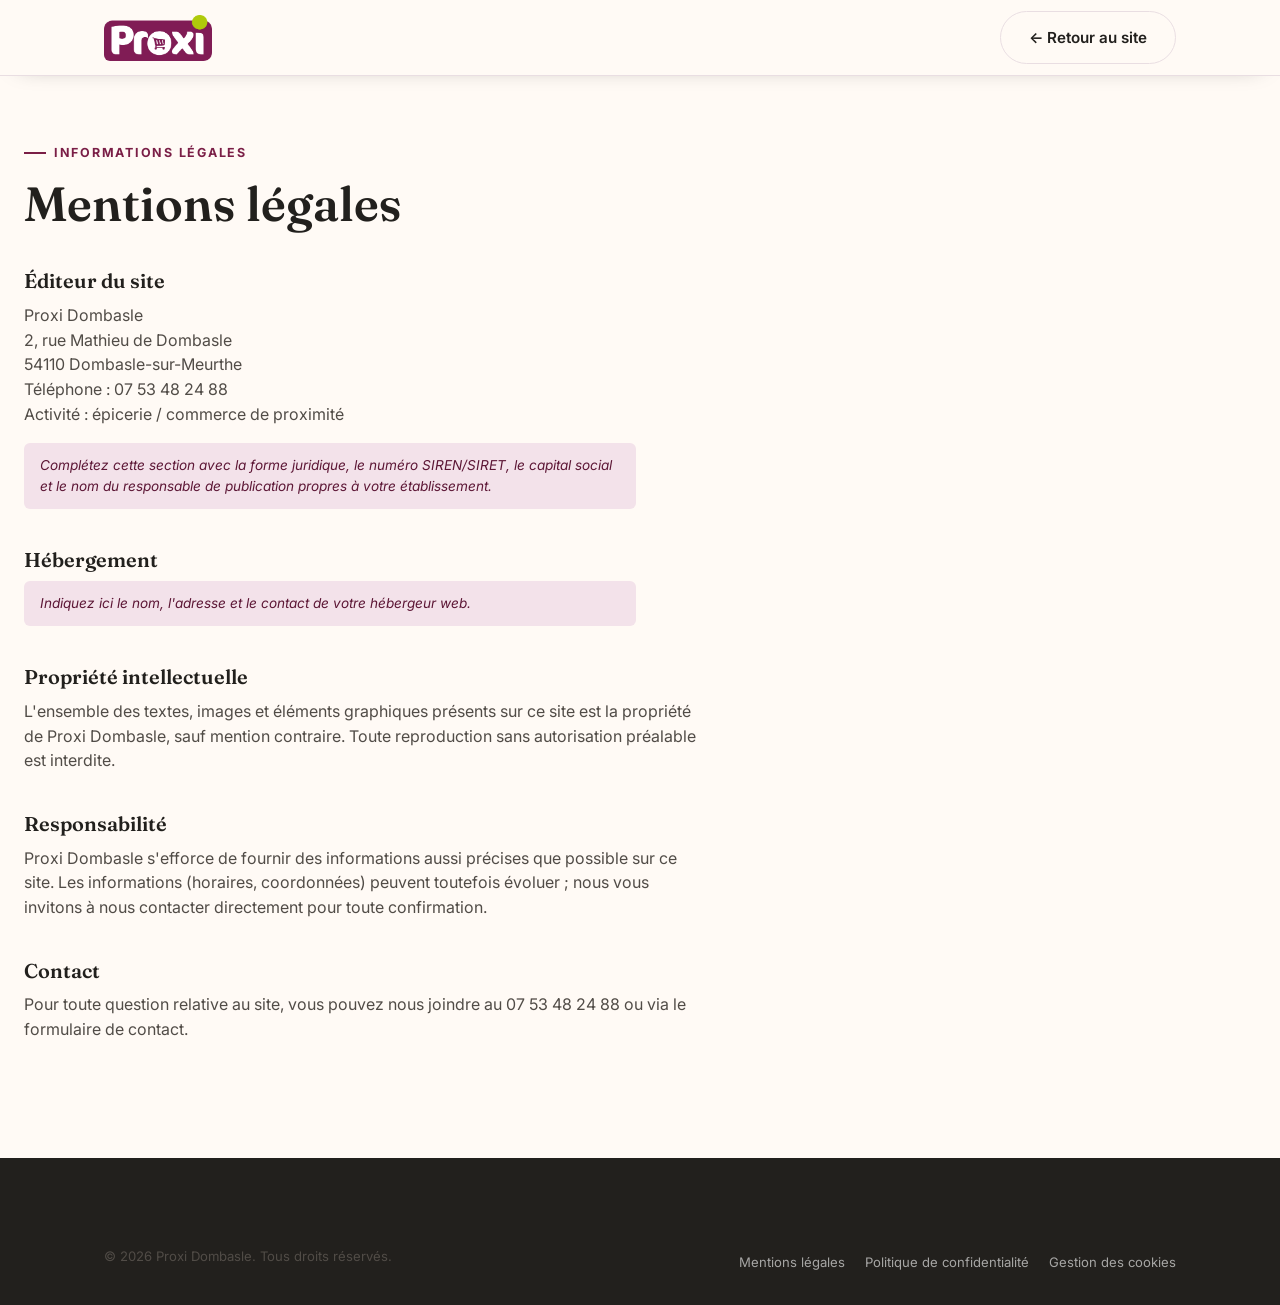
==== proxi-dombasle/legal/mentions-legales.html @ c90c1db8 "Add files via upload" ====
<!DOCTYPE html>
<html lang="fr">
<head>
<meta charset="UTF-8">
<meta name="viewport" content="width=device-width, initial-scale=1.0">
<title>Mentions légales – Proxi Dombasle</title>
<meta name="description" content="Mentions légales du site Proxi Dombasle, épicerie à Dombasle-sur-Meurthe.">
<meta name="robots" content="noindex, follow">
<link rel="icon" href="../favicon.svg" type="image/svg+xml">
<link rel="preconnect" href="https://fonts.googleapis.com">
<link rel="preconnect" href="https://fonts.gstatic.com" crossorigin>
<link href="https://fonts.googleapis.com/css2?family=Fraunces:opsz,wght@9..144,500;9..144,600;9..144,700&family=Inter:wght@400;500;600;700&display=swap" rel="stylesheet">
<link rel="stylesheet" href="../css/style.css">
<link rel="stylesheet" href="legal.css">
</head>
<body>
<header class="site-header is-scrolled">
  <div class="container">
    <a href="../index.html" class="brand">
      <img src="../images/logo-proxi.png" alt="Proxi Dombasle" class="brand-logo">
    </a>
    <a href="../index.html" class="btn btn-ghost">← Retour au site</a>
  </div>
</header>

<main class="legal-page">
  <div class="container">
    <p class="eyebrow">Informations légales</p>
    <h1>Mentions légales</h1>

    <h2>Éditeur du site</h2>
    <p>
      Proxi Dombasle<br>
      2, rue Mathieu de Dombasle<br>
      54110 Dombasle-sur-Meurthe<br>
      Téléphone : <a href="tel:+33753482488">07 53 48 24 88</a><br>
      Activité : épicerie / commerce de proximité
    </p>
    <p class="legal-note">Complétez cette section avec la forme juridique, le numéro SIREN/SIRET, le capital social et le nom du responsable de publication propres à votre établissement.</p>

    <h2>Hébergement</h2>
    <p class="legal-note">Indiquez ici le nom, l'adresse et le contact de votre hébergeur web.</p>

    <h2>Propriété intellectuelle</h2>
    <p>L'ensemble des textes, images et éléments graphiques présents sur ce site est la propriété de Proxi Dombasle, sauf mention contraire. Toute reproduction sans autorisation préalable est interdite.</p>

    <h2>Responsabilité</h2>
    <p>Proxi Dombasle s'efforce de fournir des informations aussi précises que possible sur ce site. Les informations (horaires, coordonnées) peuvent toutefois évoluer ; nous vous invitons à nous contacter directement pour toute confirmation.</p>

    <h2>Contact</h2>
    <p>Pour toute question relative au site, vous pouvez nous joindre au <a href="tel:+33753482488">07 53 48 24 88</a> ou via le <a href="../index.html#contact">formulaire de contact</a>.</p>
  </div>
</main>

<footer class="site-footer">
  <div class="container footer-bottom">
    <p>© <span id="year"></span> Proxi Dombasle. Tous droits réservés.</p>
    <ul class="footer-legal">
      <li><a href="mentions-legales.html">Mentions légales</a></li>
      <li><a href="politique-confidentialite.html">Politique de confidentialité</a></li>
      <li><a href="gestion-cookies.html">Gestion des cookies</a></li>
    </ul>
  </div>
</footer>
<script>document.getElementById("year").textContent = new Date().getFullYear();</script>
</body>
</html>
---- proxi-dombasle/css/style.css ----
/* ==========================================================================
   Proxi Dombasle — feuille de style
   ========================================================================== */

:root {
  --color-primary: #7a1e46;      /* prune / bordeaux — identité Proxi */
  --color-primary-dark: #5c1635;
  --color-primary-light: #f3e2ea;
  --color-ink: #22201d;
  --color-ink-soft: #514c47;
  --color-paper: #fffaf5;
  --color-paper-alt: #f6eff1;
  --color-line: #e9dee2;
  --color-white: #ffffff;
  --color-star: #7a1e46;

  --font-display: "Fraunces", "Georgia", serif;
  --font-body: "Inter", -apple-system, BlinkMacSystemFont, "Segoe UI", sans-serif;

  --radius-s: 6px;
  --radius-m: 14px;
  --radius-l: 28px;

  --shadow-card: 0 12px 30px -14px rgba(34, 32, 29, 0.25);
  --shadow-soft: 0 6px 18px -10px rgba(34, 32, 29, 0.2);

  --nav-height: 76px;
}

* { box-sizing: border-box; }

html {
  scroll-behavior: smooth;
  scroll-padding-top: var(--nav-height);
}

@media (prefers-reduced-motion: reduce) {
  html { scroll-behavior: auto; }
  *, *::before, *::after {
    animation-duration: 0.01ms !important;
    animation-iteration-count: 1 !important;
    transition-duration: 0.01ms !important;
    scroll-behavior: auto !important;
  }
}

body {
  margin: 0;
  font-family: var(--font-body);
  color: var(--color-ink);
  background: var(--color-paper);
  line-height: 1.55;
  -webkit-font-smoothing: antialiased;
}

img { max-width: 100%; display: block; }

a { color: inherit; text-decoration: none; }

h1, h2, h3, h4 {
  font-family: var(--font-display);
  font-weight: 600;
  line-height: 1.12;
  margin: 0 0 0.5em;
  color: var(--color-ink);
}

p { margin: 0 0 1em; color: var(--color-ink-soft); }

.container {
  width: 100%;
  max-width: 1120px;
  margin: 0 auto;
  padding: 0 24px;
}

.eyebrow {
  display: inline-flex;
  align-items: center;
  gap: 8px;
  font-family: var(--font-body);
  font-size: 0.78rem;
  font-weight: 700;
  letter-spacing: 0.14em;
  text-transform: uppercase;
  color: var(--color-primary);
  margin-bottom: 14px;
}

.eyebrow::before {
  content: "";
  width: 22px;
  height: 2px;
  background: var(--color-primary);
  display: inline-block;
}

.btn {
  display: inline-flex;
  align-items: center;
  gap: 10px;
  padding: 14px 28px;
  border-radius: 999px;
  font-family: var(--font-body);
  font-weight: 600;
  font-size: 0.95rem;
  border: 1.5px solid transparent;
  cursor: pointer;
  transition: transform 0.18s ease, box-shadow 0.18s ease, background 0.18s ease, color 0.18s ease;
  white-space: nowrap;
}
.btn:focus-visible {
  outline: 3px solid var(--color-primary-dark);
  outline-offset: 3px;
}
.btn-primary {
  background: var(--color-primary);
  color: var(--color-white);
  box-shadow: var(--shadow-soft);
}
.btn-primary:hover { background: var(--color-primary-dark); transform: translateY(-1px); }

.btn-ghost {
  background: transparent;
  border-color: var(--color-line);
  color: var(--color-ink);
}
.btn-ghost:hover { border-color: var(--color-primary); color: var(--color-primary); }

.btn-light {
  background: var(--color-white);
  color: var(--color-primary-dark);
}
.btn-light:hover { transform: translateY(-1px); box-shadow: var(--shadow-card); }

/* ---------- Skip link ---------- */
.skip-link {
  position: absolute;
  left: -999px;
  top: 0;
  background: var(--color-primary);
  color: #fff;
  padding: 12px 20px;
  z-index: 999;
  border-radius: 0 0 8px 0;
}
.skip-link:focus { left: 0; }

/* ---------- Header / Nav ---------- */
.site-header {
  position: fixed;
  top: 0; left: 0; right: 0;
  z-index: 100;
  height: var(--nav-height);
  display: flex;
  align-items: center;
  background: rgba(255, 250, 245, 0.88);
  backdrop-filter: saturate(160%) blur(10px);
  border-bottom: 1px solid transparent;
  transition: border-color 0.25s ease, box-shadow 0.25s ease;
}
.site-header.is-scrolled {
  border-bottom-color: var(--color-line);
  box-shadow: 0 8px 24px -20px rgba(0,0,0,0.4);
}
.site-header .container {
  display: flex;
  align-items: center;
  justify-content: space-between;
  gap: 24px;
}
.brand {
  display: flex;
  align-items: center;
  gap: 10px;
}
.brand-logo {
  height: 46px;
  width: auto;
  border-radius: 6px;
  display: block;
}

.nav-links {
  display: flex;
  align-items: center;
  gap: 30px;
  list-style: none;
  margin: 0; padding: 0;
}
.nav-links a {
  font-size: 0.94rem;
  font-weight: 500;
  color: var(--color-ink-soft);
  position: relative;
  padding: 6px 2px;
}
.nav-links a:hover, .nav-links a:focus-visible { color: var(--color-primary); }
.nav-links a::after {
  content: "";
  position: absolute;
  left: 0; right: 100%;
  bottom: 0;
  height: 2px;
  background: var(--color-primary);
  transition: right 0.2s ease;
}
.nav-links a:hover::after { right: 0; }

.header-actions {
  display: flex;
  align-items: center;
  gap: 12px;
}
.call-chip {
  display: inline-flex;
  align-items: center;
  gap: 8px;
  font-weight: 700;
  font-size: 0.92rem;
  color: var(--color-primary-dark);
}
.call-chip svg { flex: none; }

.nav-toggle {
  display: none;
  width: 44px; height: 44px;
  align-items: center;
  justify-content: center;
  background: transparent;
  border: 1.5px solid var(--color-line);
  border-radius: 10px;
  cursor: pointer;
}
.nav-toggle span, .nav-toggle span::before, .nav-toggle span::after {
  content: "";
  display: block;
  width: 20px;
  height: 2px;
  background: var(--color-ink);
  position: relative;
  transition: transform 0.2s ease, opacity 0.2s ease;
}
.nav-toggle span::before { position: absolute; top: -6px; }
.nav-toggle span::after { position: absolute; top: 6px; }
.nav-toggle[aria-expanded="true"] span { background: transparent; }
.nav-toggle[aria-expanded="true"] span::before { transform: rotate(45deg); top: 0; }
.nav-toggle[aria-expanded="true"] span::after { transform: rotate(-45deg); top: 0; }

/* ---------- Hero ---------- */
.hero {
  position: relative;
  min-height: 640px;
  display: flex;
  align-items: center;
  justify-content: center;
  padding: calc(var(--nav-height) + 60px) 0 70px;
  overflow: hidden;
  background-color: #16120f;
  background-image:
    linear-gradient(180deg, rgba(16,12,10,0.72) 0%, rgba(16,12,10,0.6) 45%, rgba(16,12,10,0.82) 100%),
    url("../images/hero-bottles.jpg");
  background-size: cover;
  background-position: center 30%;
}
.hero-inner {
  position: relative;
  z-index: 1;
  max-width: 720px;
  width: 100%;
  margin: 0 auto;
  color: #fff;
  text-align: center;
  display: flex;
  flex-direction: column;
  align-items: center;
}
.hero .hero-kicker {
  font-size: 0.85rem;
  font-weight: 700;
  letter-spacing: 0.16em;
  text-transform: uppercase;
  color: rgba(255,255,255,0.85);
  font-family: var(--font-body);
  margin-bottom: 16px;
}
.hero h1 {
  font-size: clamp(2.8rem, 6vw, 4.4rem);
  color: #fff;
  margin-bottom: 0.05em;
}
.hero-lede {
  font-size: clamp(1.3rem, 2.6vw, 1.9rem);
  font-family: var(--font-display);
  font-weight: 500;
  color: #fff;
  max-width: 26ch;
  margin-bottom: 26px;
}
.hero-hours {
  font-size: 1.02rem;
  color: rgba(255,255,255,0.88);
  margin-bottom: 34px;
}
.hero-hours span { display: block; padding: 2px 0; }
.hero-actions {
  display: flex;
  flex-wrap: wrap;
  justify-content: center;
  gap: 14px;
}
.hero .btn-ghost {
  border-color: rgba(255,255,255,0.55);
  color: #fff;
}
.hero .btn-ghost:hover { border-color: #fff; color: #fff; background: rgba(255,255,255,0.1); }

/* ---------- Sections ---------- */
section { padding: 96px 0; }
.section-alt { background: var(--color-paper-alt); }

.section-head {
  max-width: 640px;
  margin: 0 0 48px;
}
.section-head.center { margin-left: auto; margin-right: auto; text-align: center; }
.section-head h2 { font-size: clamp(1.9rem, 3.4vw, 2.6rem); }

/* Presentation */
.presentation-grid {
  display: grid;
  grid-template-columns: 1fr 1fr;
  gap: 64px;
  align-items: center;
}
.presentation-media {
  position: relative;
  border-radius: var(--radius-l);
  overflow: hidden;
  aspect-ratio: 4/5;
  box-shadow: var(--shadow-card);
}
.presentation-media img { width: 100%; height: 100%; object-fit: cover; }
.presentation-text p { font-size: 1.05rem; }
.presentation-tags {
  display: flex;
  flex-wrap: wrap;
  gap: 10px;
  margin: 22px 0 28px;
}
.tag {
  font-size: 0.82rem;
  font-weight: 600;
  padding: 7px 14px;
  border-radius: 999px;
  background: var(--color-primary-light);
  color: var(--color-primary-dark);
}

/* Services */
.services-intro {
  max-width: 700px;
  margin-bottom: 48px;
}
.services-grid {
  display: grid;
  grid-template-columns: repeat(4, 1fr);
  gap: 22px;
}
.service-card {
  background: var(--color-white);
  border: 1px solid var(--color-line);
  border-radius: var(--radius-m);
  padding: 28px 24px;
  transition: transform 0.2s ease, box-shadow 0.2s ease, border-color 0.2s ease;
}
.service-card:hover {
  transform: translateY(-5px);
  box-shadow: var(--shadow-card);
  border-color: transparent;
}
.service-card.featured {
  background: var(--color-primary);
  color: #fff;
  border-color: transparent;
}
.service-card.featured h3, .service-card.featured p { color: #fff; }
.service-card.featured .service-icon { background: rgba(255,255,255,0.18); color: #fff; }
.service-icon {
  width: 48px; height: 48px;
  border-radius: 12px;
  background: var(--color-primary-light);
  color: var(--color-primary-dark);
  display: flex; align-items: center; justify-content: center;
  margin-bottom: 18px;
}
.service-card h3 { font-size: 1.08rem; margin-bottom: 8px; }
.service-card p { font-size: 0.92rem; margin-bottom: 0; }

.local-seo-strip {
  margin-top: 56px;
  padding: 30px 34px;
  border-radius: var(--radius-l);
  background: linear-gradient(120deg, var(--color-ink) 0%, #3a332c 100%);
  color: #fff;
  display: flex;
  align-items: center;
  justify-content: space-between;
  gap: 24px;
  flex-wrap: wrap;
}
.local-seo-strip p { color: rgba(255,255,255,0.78); margin: 6px 0 0; max-width: 60ch; }
.local-seo-strip h3 { color: #fff; margin: 0; font-size: 1.3rem; }

/* Gallery */
.gallery-grid {
  display: grid;
  grid-template-columns: repeat(4, 1fr);
  grid-auto-rows: 220px;
  gap: 16px;
}
.gallery-grid a {
  position: relative;
  display: block;
  border-radius: var(--radius-m);
  overflow: hidden;
  cursor: zoom-in;
}
.gallery-grid a:nth-child(1) { grid-column: span 2; grid-row: span 2; }
.gallery-grid img {
  width: 100%; height: 100%; object-fit: cover;
  transition: transform 0.5s ease;
}
.gallery-grid a:hover img { transform: scale(1.06); }
.gallery-grid a::after {
  content: "";
  position: absolute; inset: 0;
  background: linear-gradient(180deg, transparent 55%, rgba(0,0,0,0.35));
  opacity: 0;
  transition: opacity 0.25s ease;
}
.gallery-grid a:hover::after { opacity: 1; }
.gallery-zoom-icon {
  position: absolute;
  right: 12px; bottom: 12px;
  width: 34px; height: 34px;
  border-radius: 50%;
  background: rgba(255,255,255,0.92);
  color: var(--color-ink);
  display: flex; align-items: center; justify-content: center;
  opacity: 0;
  transform: translateY(6px);
  transition: opacity 0.25s ease, transform 0.25s ease;
}
.gallery-grid a:hover .gallery-zoom-icon { opacity: 1; transform: translateY(0); }

/* Lightbox */
.lightbox {
  position: fixed; inset: 0;
  background: rgba(20, 17, 14, 0.94);
  display: none;
  align-items: center; justify-content: center;
  z-index: 200;
  padding: 40px;
}
.lightbox.is-open { display: flex; }
.lightbox img {
  max-width: min(90vw, 1000px);
  max-height: 82vh;
  border-radius: 10px;
  box-shadow: 0 30px 80px rgba(0,0,0,0.5);
}
.lightbox-close, .lightbox-prev, .lightbox-next {
  position: absolute;
  background: rgba(255,255,255,0.12);
  border: 1px solid rgba(255,255,255,0.25);
  color: #fff;
  width: 46px; height: 46px;
  border-radius: 50%;
  display: flex; align-items: center; justify-content: center;
  cursor: pointer;
}
.lightbox-close { top: 24px; right: 24px; }
.lightbox-prev { left: 24px; top: 50%; transform: translateY(-50%); }
.lightbox-next { right: 24px; top: 50%; transform: translateY(-50%); }
.lightbox-close:hover, .lightbox-prev:hover, .lightbox-next:hover { background: rgba(255,255,255,0.24); }
.lightbox-counter {
  position: absolute; bottom: 24px; left: 50%; transform: translateX(-50%);
  color: rgba(255,255,255,0.7); font-size: 0.85rem; letter-spacing: 0.05em;
}

/* Testimonials */
.testimonials-grid {
  display: grid;
  grid-template-columns: repeat(3, 1fr);
  gap: 24px;
}
.testimonial-card {
  background: var(--color-white);
  border: 1px solid var(--color-line);
  border-radius: var(--radius-m);
  padding: 30px 28px;
  display: flex;
  flex-direction: column;
  gap: 14px;
}
.stars { color: var(--color-star); letter-spacing: 2px; font-size: 1rem; }
.testimonial-card p { font-size: 0.98rem; color: var(--color-ink); flex-grow: 1; }
.testimonial-author {
  display: flex;
  align-items: center;
  gap: 12px;
  padding-top: 10px;
  border-top: 1px solid var(--color-line);
}
.avatar-initial {
  width: 40px; height: 40px;
  min-width: 40px;
  border-radius: 50%;
  background: var(--color-primary-light);
  color: var(--color-primary-dark);
  display: flex; align-items: center; justify-content: center;
  flex-shrink: 0;
  font-weight: 700;
  font-size: 0.95rem;
  line-height: 1;
  font-family: var(--font-display);
}
.testimonial-author strong { font-size: 0.92rem; }
.testimonial-author span:not(.avatar-initial) { display: block; font-size: 0.78rem; color: var(--color-ink-soft); }

/* Contact */
.contact-grid {
  display: grid;
  grid-template-columns: 1.05fr 0.95fr;
  gap: 32px;
  align-items: stretch;
}

.contact-phone-card {
  background: var(--color-ink);
  color: #fff;
  border-radius: var(--radius-l);
  padding: 44px 40px;
  display: flex;
  flex-direction: column;
  align-items: center;
  text-align: center;
}
.contact-phone-label {
  font-size: 0.8rem;
  font-weight: 700;
  letter-spacing: 0.14em;
  text-transform: uppercase;
  color: rgba(255,255,255,0.6);
  margin-bottom: 10px;
}
.contact-phone-number {
  font-family: var(--font-display);
  font-size: clamp(2.2rem, 4vw, 3rem);
  font-weight: 600;
  color: #fff;
  margin-bottom: 26px;
  letter-spacing: 0.01em;
}
.contact-phone-number:hover { color: var(--color-primary-light); }
.btn-large { padding: 17px 36px; font-size: 1.02rem; }

.contact-phone-card .contact-info-row {
  width: 100%;
  max-width: 340px;
  text-align: left;
  margin-top: 8px;
}

.contact-info-row {
  display: flex;
  gap: 14px;
  align-items: flex-start;
  padding: 14px 0;
  border-top: 1px solid rgba(255,255,255,0.12);
}
.contact-info-row svg { color: var(--color-primary); flex: none; margin-top: 3px; }
.contact-info-row strong { display: block; font-size: 0.95rem; }
.contact-info-row span, .contact-info-row a { font-size: 0.88rem; color: rgba(255,255,255,0.75); }
.contact-info-row a:hover { color: #fff; }

.map-frame {
  border-radius: var(--radius-l);
  overflow: hidden;
  border: 1px solid var(--color-line);
  box-shadow: var(--shadow-card);
}
.map-frame iframe { width: 100%; height: 100%; min-height: 320px; border: 0; display: block; }

/* ---------- CTA banner ---------- */
.cta-banner {
  background:
    radial-gradient(900px 380px at 15% 0%, rgba(255,255,255,0.12), transparent 60%),
    linear-gradient(120deg, var(--color-primary) 0%, var(--color-primary-dark) 100%);
  color: #fff;
  padding: 64px 0;
  text-align: center;
}
.cta-banner h2 { color: #fff; margin-bottom: 10px; }
.cta-banner p { color: rgba(255,255,255,0.85); margin-bottom: 28px; }
.cta-actions { display: flex; gap: 14px; justify-content: center; flex-wrap: wrap; }

/* ---------- Footer ---------- */
.site-footer {
  background: var(--color-ink);
  color: rgba(255,255,255,0.72);
  padding: 64px 0 26px;
}
.footer-grid {
  display: grid;
  grid-template-columns: 1.3fr 1fr 1fr;
  gap: 40px;
  padding-bottom: 40px;
  border-bottom: 1px solid rgba(255,255,255,0.12);
}
.footer-brand { display: flex; align-items: center; gap: 10px; margin-bottom: 14px; }
.footer-logo { height: 44px; border-radius: 6px; }
.site-footer h4 { color: #fff; font-size: 0.92rem; letter-spacing: 0.04em; text-transform: uppercase; margin-bottom: 16px; }
.footer-col p, .footer-col a { font-size: 0.9rem; color: rgba(255,255,255,0.7); }
.footer-col ul { list-style: none; margin: 0; padding: 0; }
.footer-col li { margin-bottom: 10px; }
.footer-col a:hover { color: #fff; }
.footer-hours li { display: flex; justify-content: space-between; gap: 10px; font-size: 0.88rem; margin-bottom: 8px; color: rgba(255,255,255,0.7); }
.footer-hours li span:first-child { color: rgba(255,255,255,0.92); }
.footer-bottom {
  display: flex;
  justify-content: space-between;
  align-items: center;
  flex-wrap: wrap;
  gap: 12px;
  padding-top: 24px;
  font-size: 0.82rem;
}
.footer-legal { display: flex; gap: 20px; flex-wrap: wrap; list-style: none; margin: 0; padding: 0; }
.footer-legal a { color: rgba(255,255,255,0.6); }
.footer-legal a:hover { color: #fff; }

/* ---------- Mobile call button ---------- */
.mobile-call-bar {
  position: fixed;
  bottom: 0; left: 0; right: 0;
  z-index: 90;
  display: none;
  background: var(--color-white);
  border-top: 1px solid var(--color-line);
  padding: 12px 16px calc(12px + env(safe-area-inset-bottom));
  box-shadow: 0 -8px 24px rgba(0,0,0,0.08);
}
.mobile-call-bar a {
  display: flex;
  align-items: center;
  justify-content: center;
  gap: 10px;
  background: var(--color-primary);
  color: #fff;
  padding: 14px;
  border-radius: 999px;
  font-weight: 700;
}

/* ---------- Cookie banner ---------- */
.cookie-banner {
  position: fixed;
  left: 20px; right: 20px; bottom: 20px;
  max-width: 560px;
  margin: 0 auto;
  background: var(--color-ink);
  color: rgba(255,255,255,0.85);
  border-radius: var(--radius-m);
  padding: 22px 24px;
  box-shadow: 0 20px 50px rgba(0,0,0,0.35);
  z-index: 300;
  display: none;
}
.cookie-banner.is-visible { display: block; }
.cookie-banner p { font-size: 0.85rem; color: rgba(255,255,255,0.75); margin-bottom: 16px; }
.cookie-actions { display: flex; gap: 10px; flex-wrap: wrap; }
.cookie-actions .btn { padding: 10px 18px; font-size: 0.85rem; }

/* ---------- Responsive ---------- */
@media (max-width: 980px) {
  .presentation-grid { grid-template-columns: 1fr; }
  .presentation-media { order: -1; aspect-ratio: 16/9; }
  .services-grid { grid-template-columns: repeat(2, 1fr); }
  .gallery-grid { grid-template-columns: repeat(3, 1fr); }
  .testimonials-grid { grid-template-columns: 1fr; }
  .contact-grid { grid-template-columns: 1fr; }
  .footer-grid { grid-template-columns: 1fr 1fr; }
}

@media (max-width: 720px) {
  section { padding: 68px 0; }
  .nav-links, .header-actions .call-chip { display: none; }
  .nav-toggle { display: flex; }
  .site-header.nav-open .nav-links {
    display: flex;
    position: absolute;
    top: var(--nav-height);
    left: 0; right: 0;
    background: var(--color-paper);
    flex-direction: column;
    align-items: flex-start;
    padding: 20px 24px 28px;
    border-bottom: 1px solid var(--color-line);
    gap: 6px;
    box-shadow: 0 20px 30px -20px rgba(0,0,0,0.3);
  }
  .site-header.nav-open .nav-links a { padding: 10px 0; width: 100%; }
  .hero { padding-top: calc(var(--nav-height) + 40px); min-height: 560px; }
  .hero-actions .btn { flex: 1 1 auto; justify-content: center; }
  .services-grid { grid-template-columns: 1fr; }
  .gallery-grid { grid-template-columns: repeat(2, 1fr); grid-auto-rows: 160px; }
  .gallery-grid a:nth-child(1) { grid-column: span 2; grid-row: span 1; aspect-ratio: 16/10; height: auto; }
  .form-row { grid-template-columns: 1fr; }
  .local-seo-strip { flex-direction: column; align-items: flex-start; }
  .mobile-call-bar { display: block; }
  body { padding-bottom: 78px; }
  .footer-grid { grid-template-columns: 1fr; gap: 30px; }
  .footer-bottom { flex-direction: column; align-items: flex-start; }
}

@media (max-width: 480px) {
  .btn { padding: 13px 20px; font-size: 0.9rem; }
}
---- proxi-dombasle/legal/legal.css ----
.legal-page {
  padding: calc(var(--nav-height) + 60px) 0 100px;
  max-width: 780px;
}
.legal-page h1 { font-size: clamp(2.2rem, 4vw, 3rem); margin-bottom: 30px; }
.legal-page h2 { font-size: 1.25rem; margin-top: 40px; }
.legal-page p { max-width: 68ch; }
.legal-note {
  font-size: 0.85rem;
  font-style: italic;
  color: var(--color-primary-dark);
  background: var(--color-primary-light);
  padding: 12px 16px;
  border-radius: var(--radius-s);
}
.site-header .btn { margin-left: auto; }
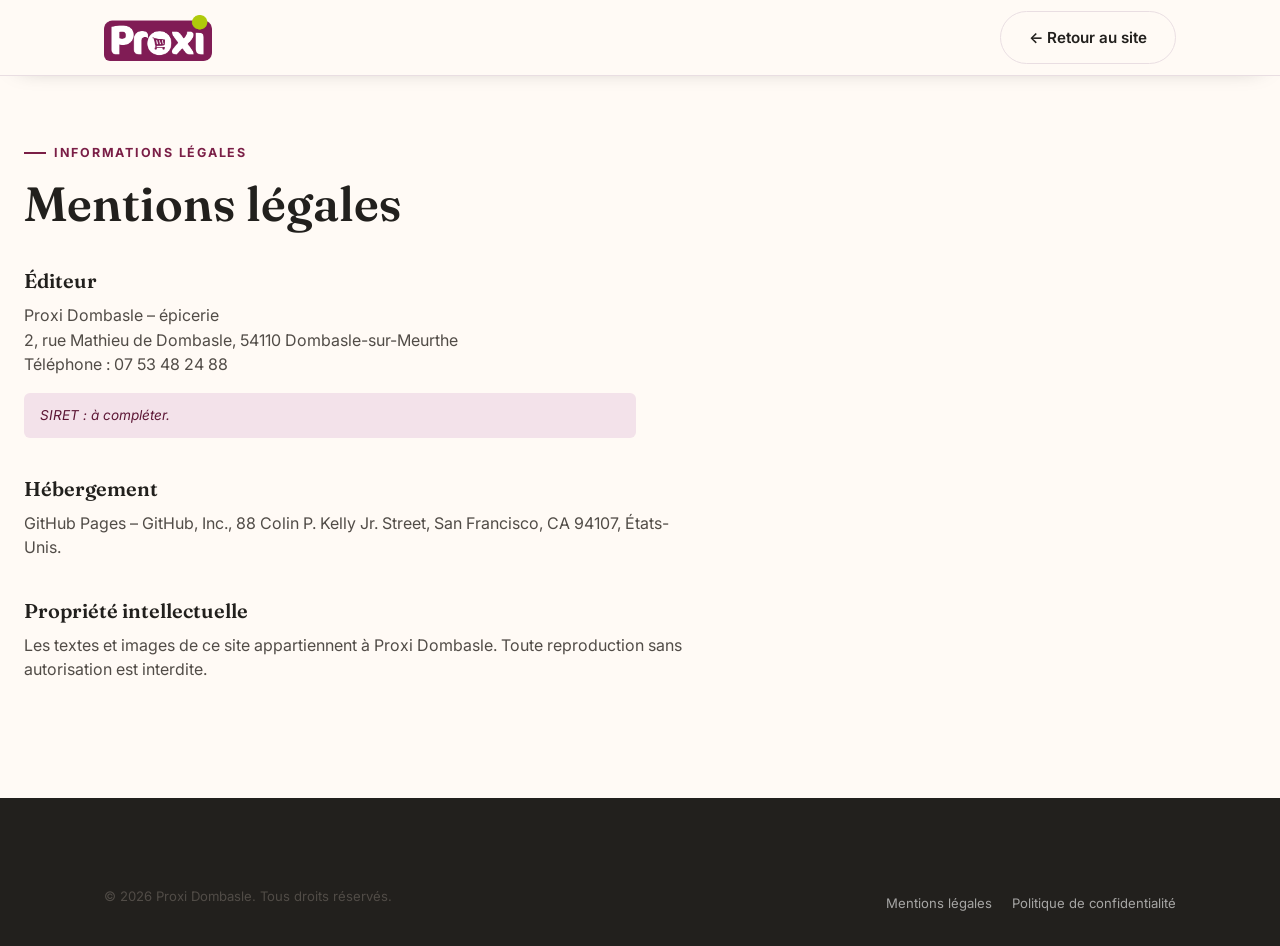
==== commit 84ae3537: "Supprime la gestion des cookies et simplifie les pages légales Co-Authored-By: Claude Opus 5.5 <nore" ====
--- a/proxi-dombasle/legal/mentions-legales.html
+++ b/proxi-dombasle/legal/mentions-legales.html
@@ -28,27 +28,19 @@
     <p class="eyebrow">Informations légales</p>
     <h1>Mentions légales</h1>
 
-    <h2>Éditeur du site</h2>
+    <h2>Éditeur</h2>
     <p>
-      Proxi Dombasle<br>
-      2, rue Mathieu de Dombasle<br>
-      54110 Dombasle-sur-Meurthe<br>
-      Téléphone : <a href="tel:+33753482488">07 53 48 24 88</a><br>
-      Activité : épicerie / commerce de proximité
+      Proxi Dombasle – épicerie<br>
+      2, rue Mathieu de Dombasle, 54110 Dombasle-sur-Meurthe<br>
+      Téléphone : <a href="tel:+33753482488">07 53 48 24 88</a>
     </p>
-    <p class="legal-note">Complétez cette section avec la forme juridique, le numéro SIREN/SIRET, le capital social et le nom du responsable de publication propres à votre établissement.</p>
+    <p class="legal-note">SIRET : à compléter.</p>
 
     <h2>Hébergement</h2>
-    <p class="legal-note">Indiquez ici le nom, l'adresse et le contact de votre hébergeur web.</p>
+    <p>GitHub Pages – GitHub, Inc., 88 Colin P. Kelly Jr. Street, San Francisco, CA 94107, États-Unis.</p>
 
     <h2>Propriété intellectuelle</h2>
-    <p>L'ensemble des textes, images et éléments graphiques présents sur ce site est la propriété de Proxi Dombasle, sauf mention contraire. Toute reproduction sans autorisation préalable est interdite.</p>
-
-    <h2>Responsabilité</h2>
-    <p>Proxi Dombasle s'efforce de fournir des informations aussi précises que possible sur ce site. Les informations (horaires, coordonnées) peuvent toutefois évoluer ; nous vous invitons à nous contacter directement pour toute confirmation.</p>
-
-    <h2>Contact</h2>
-    <p>Pour toute question relative au site, vous pouvez nous joindre au <a href="tel:+33753482488">07 53 48 24 88</a> ou via le <a href="../index.html#contact">formulaire de contact</a>.</p>
+    <p>Les textes et images de ce site appartiennent à Proxi Dombasle. Toute reproduction sans autorisation est interdite.</p>
   </div>
 </main>
 
@@ -58,7 +50,6 @@
     <ul class="footer-legal">
       <li><a href="mentions-legales.html">Mentions légales</a></li>
       <li><a href="politique-confidentialite.html">Politique de confidentialité</a></li>
-      <li><a href="gestion-cookies.html">Gestion des cookies</a></li>
     </ul>
   </div>
 </footer>
--- a/proxi-dombasle/css/style.css
+++ b/proxi-dombasle/css/style.css
@@ -663,25 +663,6 @@
   border-radius: 999px;
   font-weight: 700;
 }
-
-/* ---------- Cookie banner ---------- */
-.cookie-banner {
-  position: fixed;
-  left: 20px; right: 20px; bottom: 20px;
-  max-width: 560px;
-  margin: 0 auto;
-  background: var(--color-ink);
-  color: rgba(255,255,255,0.85);
-  border-radius: var(--radius-m);
-  padding: 22px 24px;
-  box-shadow: 0 20px 50px rgba(0,0,0,0.35);
-  z-index: 300;
-  display: none;
-}
-.cookie-banner.is-visible { display: block; }
-.cookie-banner p { font-size: 0.85rem; color: rgba(255,255,255,0.75); margin-bottom: 16px; }
-.cookie-actions { display: flex; gap: 10px; flex-wrap: wrap; }
-.cookie-actions .btn { padding: 10px 18px; font-size: 0.85rem; }
 
 /* ---------- Responsive ---------- */
 @media (max-width: 980px) {
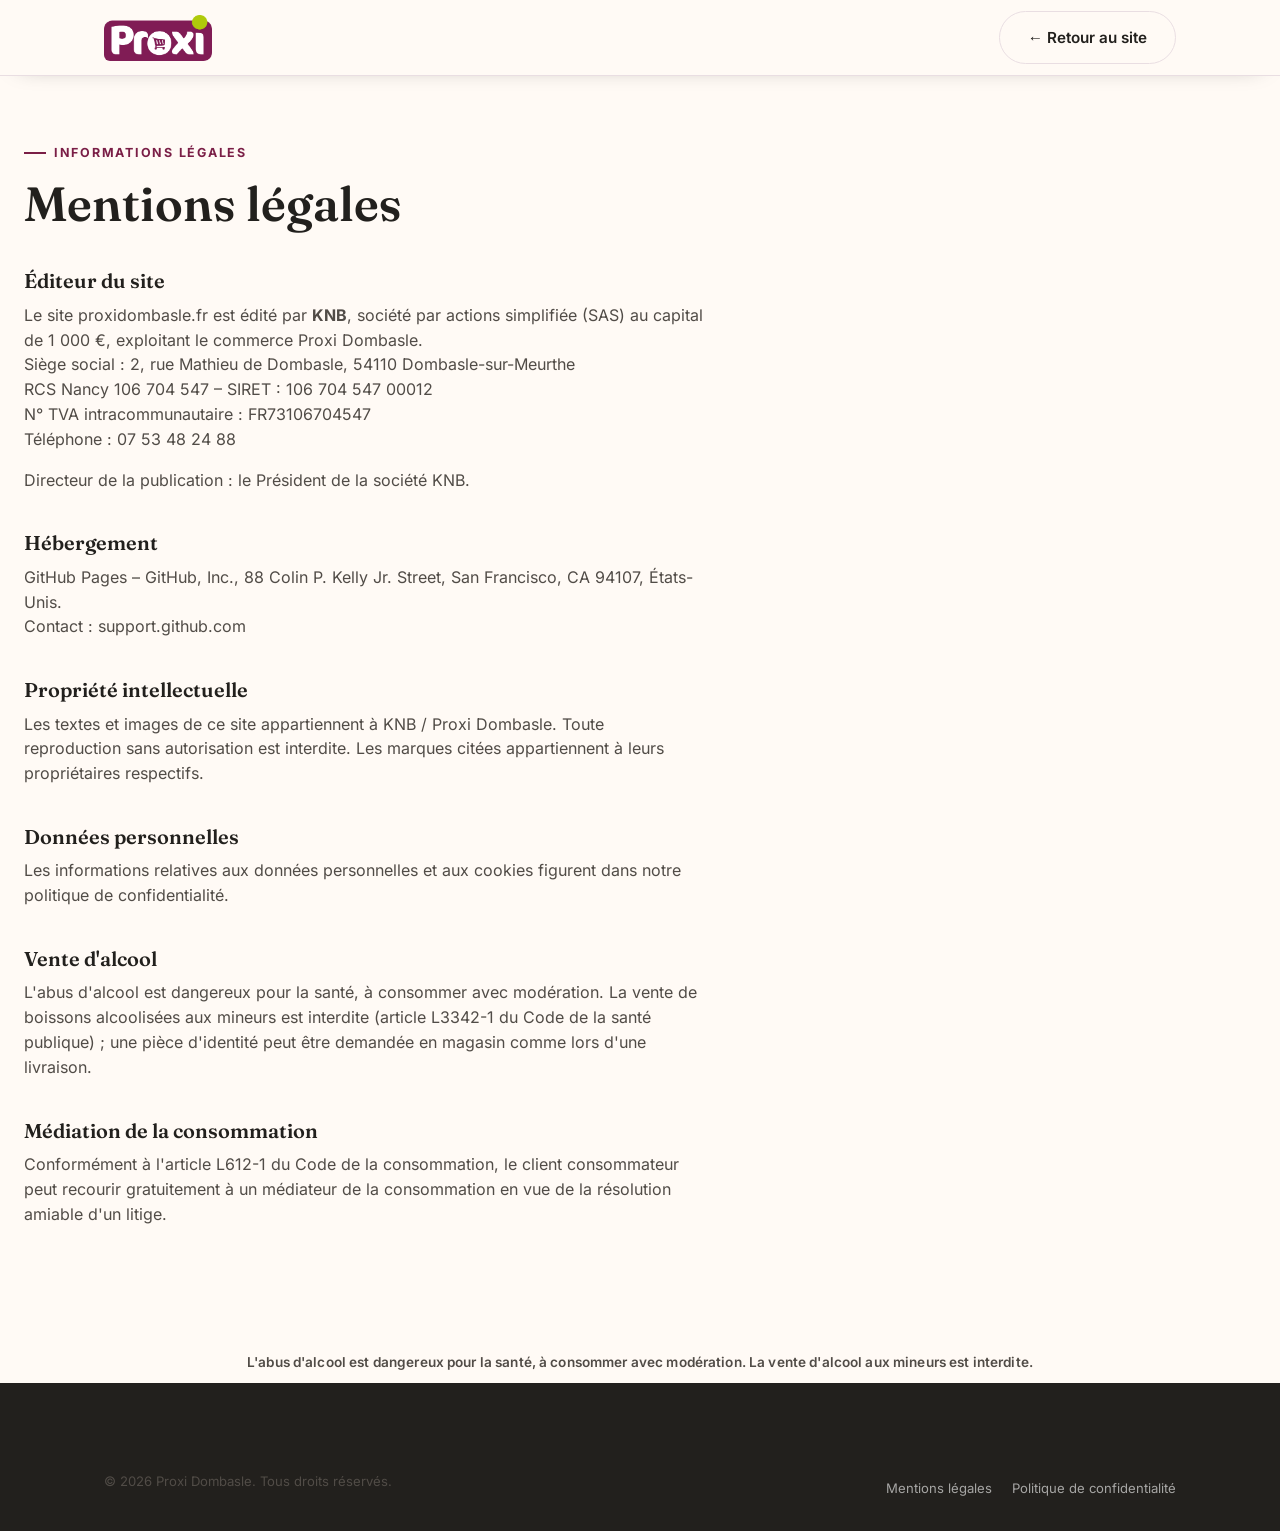
==== commit 0eda39e9: "Mise en conformité légale du site - Mentions légales complètes (KNB SAS, RCS, SIRET, TVA, hébergeur)" ====
--- a/proxi-dombasle/legal/mentions-legales.html
+++ b/proxi-dombasle/legal/mentions-legales.html
@@ -7,9 +7,6 @@
 <meta name="description" content="Mentions légales du site Proxi Dombasle, épicerie à Dombasle-sur-Meurthe.">
 <meta name="robots" content="noindex, follow">
 <link rel="icon" href="../favicon.svg" type="image/svg+xml">
-<link rel="preconnect" href="https://fonts.googleapis.com">
-<link rel="preconnect" href="https://fonts.gstatic.com" crossorigin>
-<link href="https://fonts.googleapis.com/css2?family=Fraunces:opsz,wght@9..144,500;9..144,600;9..144,700&family=Inter:wght@400;500;600;700&display=swap" rel="stylesheet">
 <link rel="stylesheet" href="../css/style.css">
 <link rel="stylesheet" href="legal.css">
 </head>
@@ -28,22 +25,37 @@
     <p class="eyebrow">Informations légales</p>
     <h1>Mentions légales</h1>
 
-    <h2>Éditeur</h2>
+    <h2>Éditeur du site</h2>
     <p>
-      Proxi Dombasle – épicerie<br>
-      2, rue Mathieu de Dombasle, 54110 Dombasle-sur-Meurthe<br>
+      Le site proxidombasle.fr est édité par <strong>KNB</strong>, société par actions simplifiée (SAS) au capital de 1 000 €, exploitant le commerce Proxi Dombasle.<br>
+      Siège social : 2, rue Mathieu de Dombasle, 54110 Dombasle-sur-Meurthe<br>
+      RCS Nancy 106 704 547 – SIRET : 106 704 547 00012<br>
+      N° TVA intracommunautaire : FR73106704547<br>
       Téléphone : <a href="tel:+33753482488">07 53 48 24 88</a>
     </p>
-    <p class="legal-note">SIRET : à compléter.</p>
+    <p>Directeur de la publication : le Président de la société KNB.</p>
 
     <h2>Hébergement</h2>
-    <p>GitHub Pages – GitHub, Inc., 88 Colin P. Kelly Jr. Street, San Francisco, CA 94107, États-Unis.</p>
+    <p>
+      GitHub Pages – GitHub, Inc., 88 Colin P. Kelly Jr. Street, San Francisco, CA 94107, États-Unis.<br>
+      Contact : <a href="https://support.github.com" target="_blank" rel="noopener">support.github.com</a>
+    </p>
 
     <h2>Propriété intellectuelle</h2>
-    <p>Les textes et images de ce site appartiennent à Proxi Dombasle. Toute reproduction sans autorisation est interdite.</p>
+    <p>Les textes et images de ce site appartiennent à KNB / Proxi Dombasle. Toute reproduction sans autorisation est interdite. Les marques citées appartiennent à leurs propriétaires respectifs.</p>
+
+    <h2>Données personnelles</h2>
+    <p>Les informations relatives aux données personnelles et aux cookies figurent dans notre <a href="politique-confidentialite.html">politique de confidentialité</a>.</p>
+
+    <h2>Vente d'alcool</h2>
+    <p>L'abus d'alcool est dangereux pour la santé, à consommer avec modération. La vente de boissons alcoolisées aux mineurs est interdite (article L3342-1 du Code de la santé publique) ; une pièce d'identité peut être demandée en magasin comme lors d'une livraison.</p>
+
+    <h2>Médiation de la consommation</h2>
+    <p>Conformément à l'article L612-1 du Code de la consommation, le client consommateur peut recourir gratuitement à un médiateur de la consommation en vue de la résolution amiable d'un litige.</p>
   </div>
 </main>
 
+<p class="health-notice">L'abus d'alcool est dangereux pour la santé, à consommer avec modération. La vente d'alcool aux mineurs est interdite.</p>
 <footer class="site-footer">
   <div class="container footer-bottom">
     <p>© <span id="year"></span> Proxi Dombasle. Tous droits réservés.</p>
--- a/proxi-dombasle/css/style.css
+++ b/proxi-dombasle/css/style.css
@@ -1,3 +1,19 @@
+/* ---------- Polices auto-hébergées (aucun appel à Google Fonts) ---------- */
+@font-face {
+  font-family: "Fraunces";
+  font-style: normal;
+  font-weight: 100 900;
+  font-display: swap;
+  src: url("../fonts/fraunces.woff2") format("woff2-variations"), url("../fonts/fraunces.woff2") format("woff2");
+}
+@font-face {
+  font-family: "Inter";
+  font-style: normal;
+  font-weight: 100 900;
+  font-display: swap;
+  src: url("../fonts/inter.woff2") format("woff2-variations"), url("../fonts/inter.woff2") format("woff2");
+}
+
 /* ==========================================================================
    Proxi Dombasle — feuille de style
    ========================================================================== */
@@ -592,6 +608,20 @@
   box-shadow: var(--shadow-card);
 }
 .map-frame iframe { width: 100%; height: 100%; min-height: 320px; border: 0; display: block; }
+.map-consent {
+  min-height: 320px; height: 100%;
+  display: flex; flex-direction: column; align-items: center; justify-content: center;
+  gap: 14px; padding: 28px; text-align: center;
+  background: var(--color-paper-alt);
+}
+.map-consent p { margin: 0; max-width: 34ch; font-size: 0.92rem; }
+.map-consent .map-link { font-size: 0.9rem; text-decoration: underline; }
+
+/* ---------- Message sanitaire (loi Évin) ---------- */
+.health-notice {
+  margin: 0; padding: 10px 16px; text-align: center;
+  font-size: 0.85rem; font-weight: 600; letter-spacing: 0.01em;
+}
 
 /* ---------- CTA banner ---------- */
 .cta-banner {
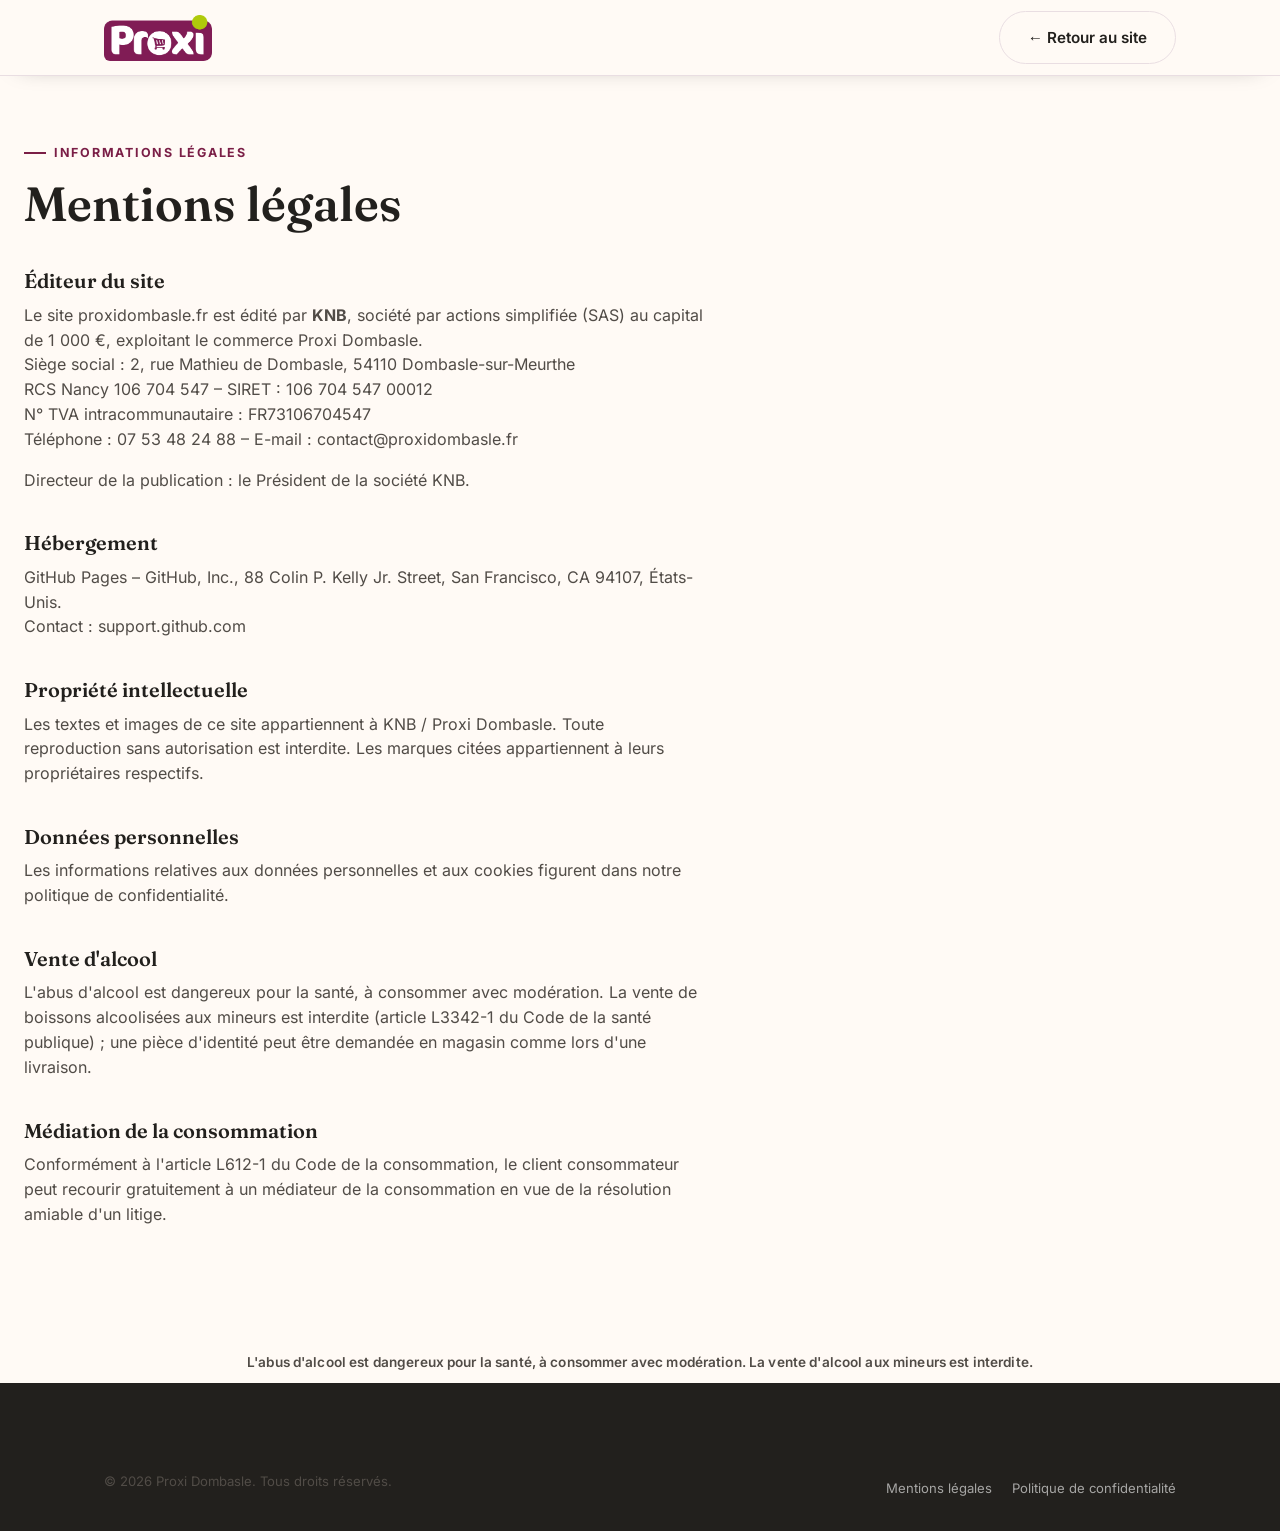
==== commit 1c905ea8: "Ajout de l'adresse e-mail de contact dans les pages légales Co-Authored-By: Claude Opus 5.5 <noreply" ====
--- a/proxi-dombasle/legal/mentions-legales.html
+++ b/proxi-dombasle/legal/mentions-legales.html
@@ -31,7 +31,7 @@
       Siège social : 2, rue Mathieu de Dombasle, 54110 Dombasle-sur-Meurthe<br>
       RCS Nancy 106 704 547 – SIRET : 106 704 547 00012<br>
       N° TVA intracommunautaire : FR73106704547<br>
-      Téléphone : <a href="tel:+33753482488">07 53 48 24 88</a>
+      Téléphone : <a href="tel:+33753482488">07 53 48 24 88</a> – E-mail : <a href="mailto:contact@proxidombasle.fr">contact@proxidombasle.fr</a>
     </p>
     <p>Directeur de la publication : le Président de la société KNB.</p>
 
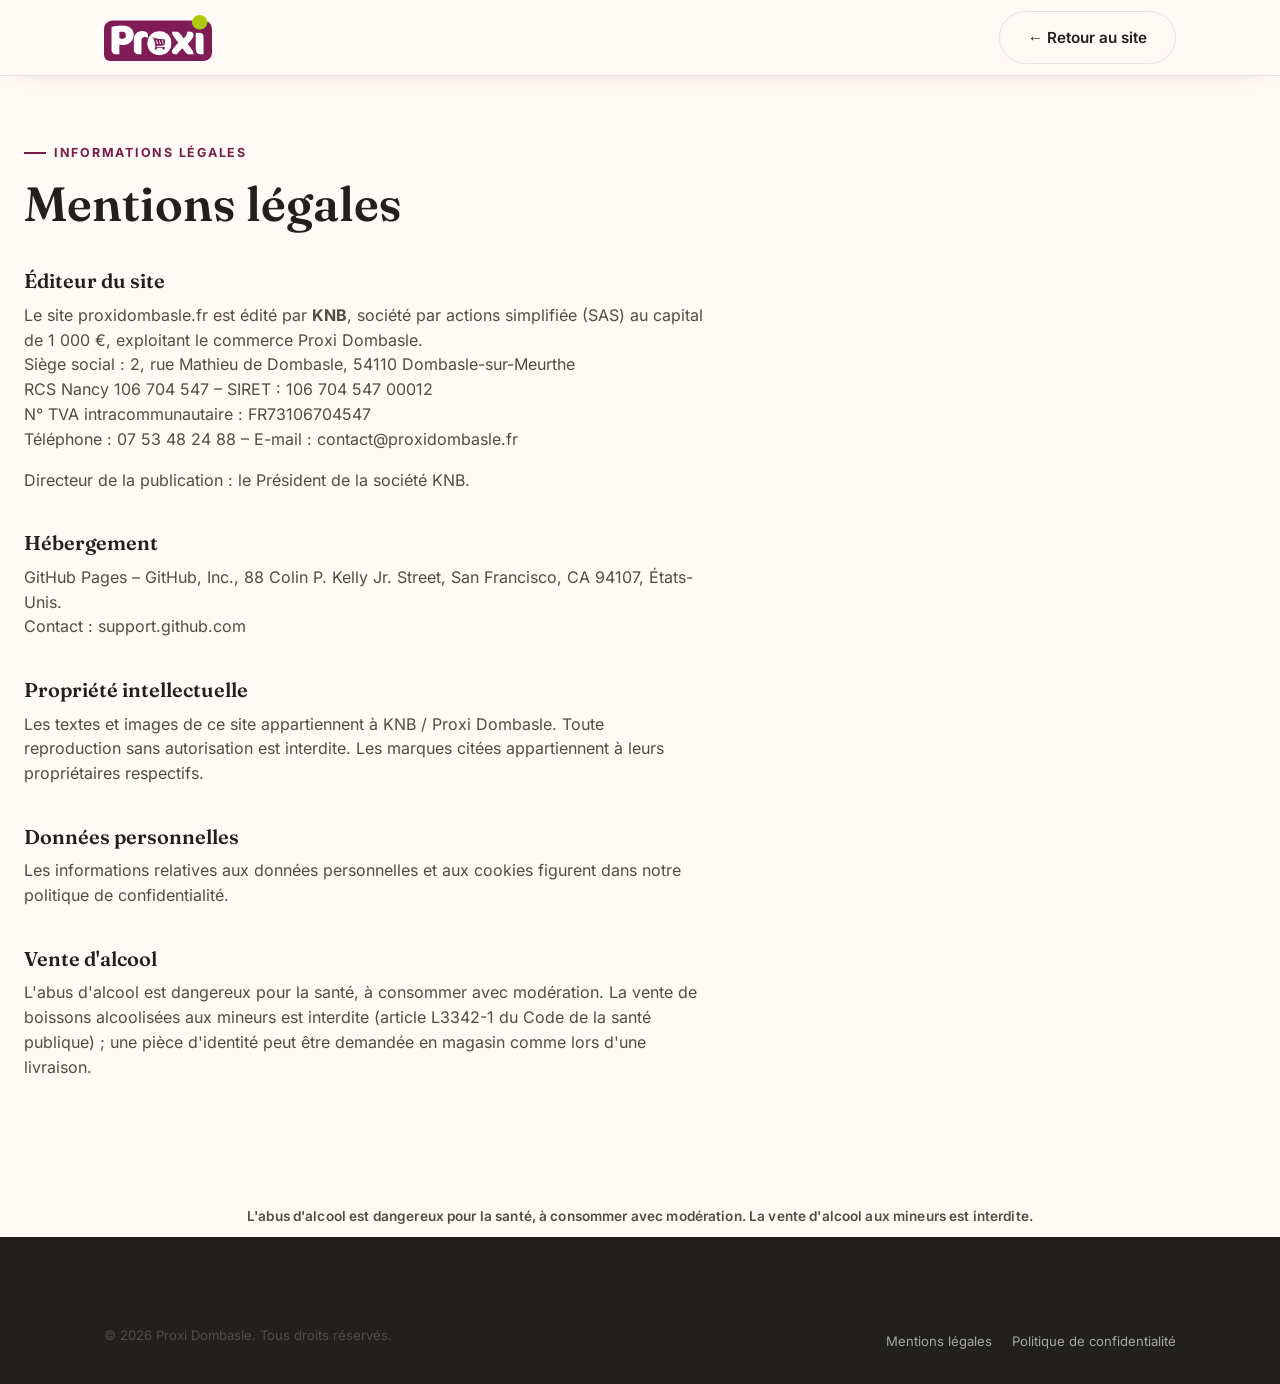
==== commit e665b000: "Suppression des avis clients de test et de la section médiation Co-Authored-By: Claude Opus 5.5 <nor" ====
--- a/proxi-dombasle/legal/mentions-legales.html
+++ b/proxi-dombasle/legal/mentions-legales.html
@@ -49,9 +49,6 @@
 
     <h2>Vente d'alcool</h2>
     <p>L'abus d'alcool est dangereux pour la santé, à consommer avec modération. La vente de boissons alcoolisées aux mineurs est interdite (article L3342-1 du Code de la santé publique) ; une pièce d'identité peut être demandée en magasin comme lors d'une livraison.</p>
-
-    <h2>Médiation de la consommation</h2>
-    <p>Conformément à l'article L612-1 du Code de la consommation, le client consommateur peut recourir gratuitement à un médiateur de la consommation en vue de la résolution amiable d'un litige.</p>
   </div>
 </main>
 
